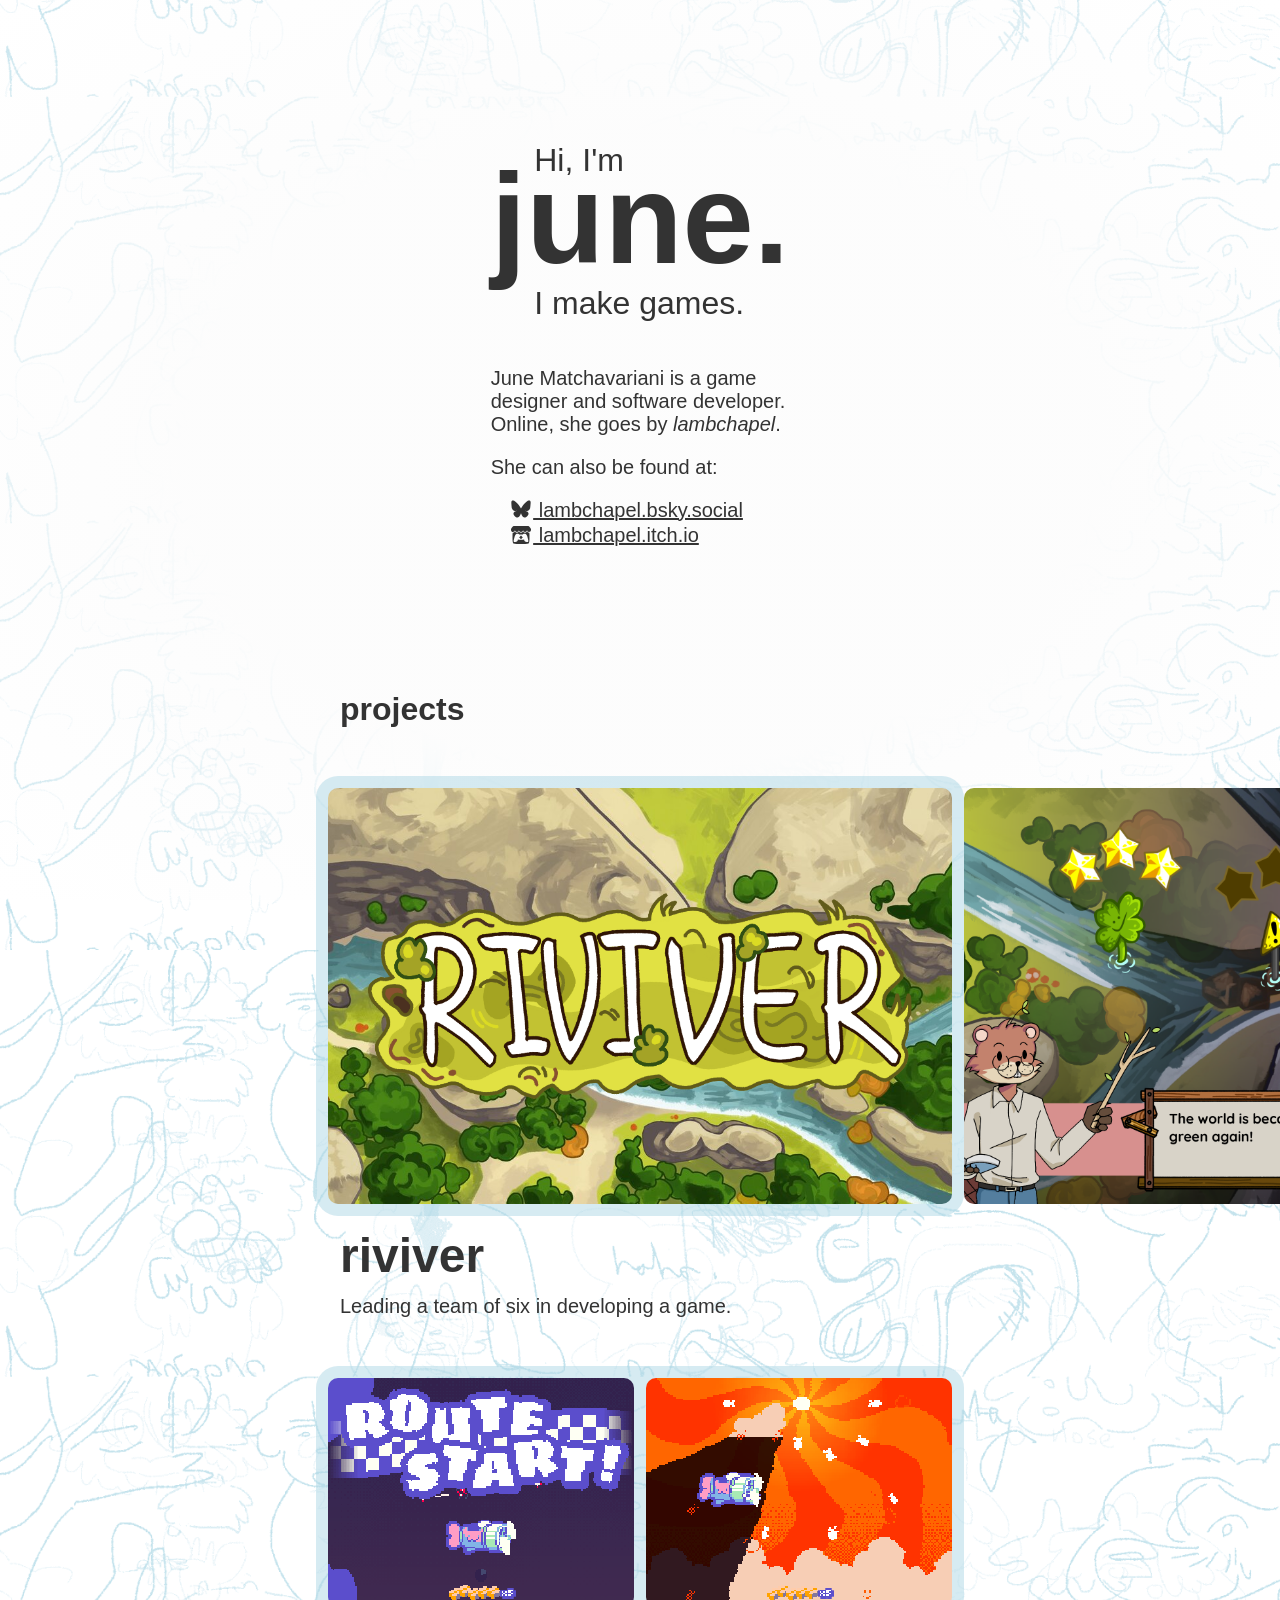
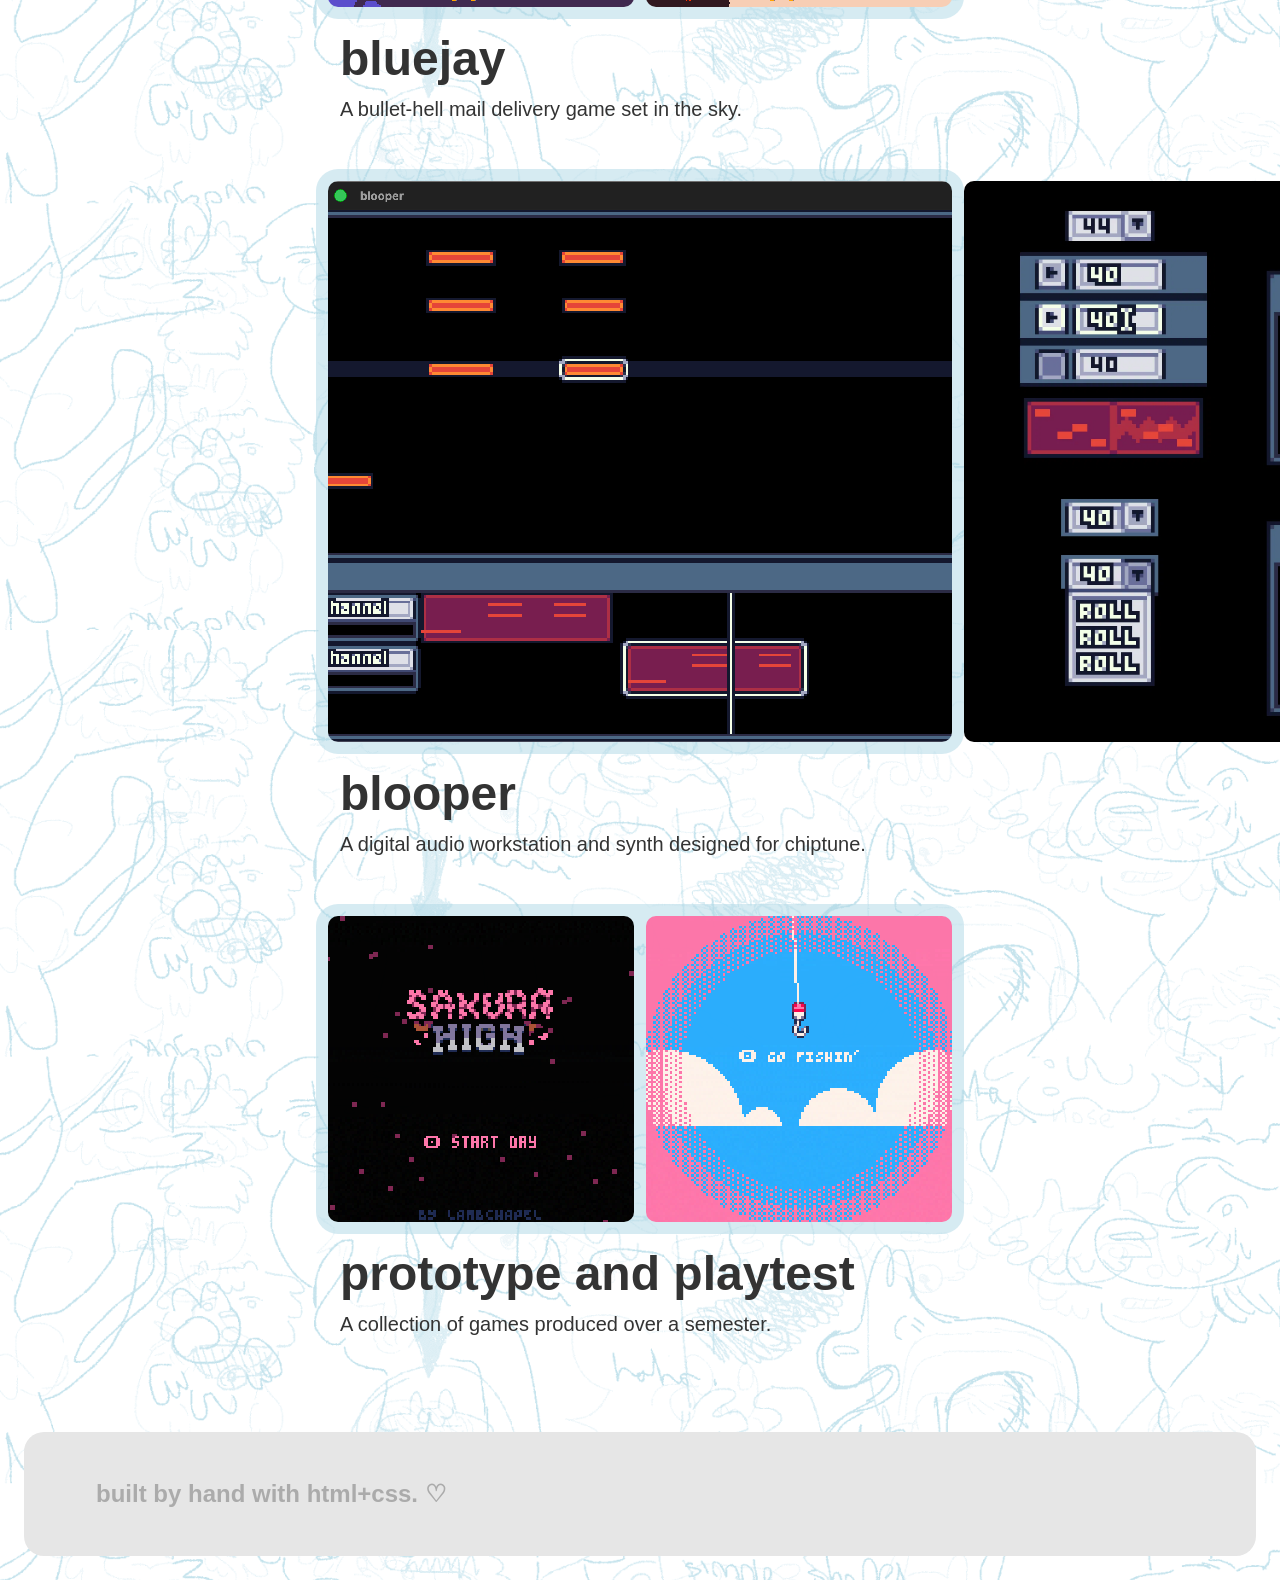
==== index.html @ 11aa1bcd "initial" ====
<!DOCTYPE html>
<html lang="en">
<head>
	<meta charset="UTF-8">
	<meta name="viewport" content="width=device-width, initial-scale=1.0">
	<link rel="stylesheet" href="blanket.css">
	<link rel="stylesheet" href="index.css">
</head>
<body>

<div id="landing">
	<div id="landing-title">
		<div id="landing-title-intro">Hi, I'm</div>
		<h1 id="landing-title-name">june.</h1>
		<div id="landing-title-outro">I make games.</div>
	</div>

	<div id="about">
		<p>June Matchavariani is a game designer and software developer. Online, she goes by <i>lambchapel</i>.</p>
		<p>She can also be found at:</p>
		<ul id="links">
			<li><a href="https://bsky.app/profile/lambchapel.bsky.social" rel="external" target="_blank">
				<svg class="svg-icon" xmlns="http://www.w3.org/2000/svg" width="600" height="530" viewBox="0 0 600 530" fill="currentcolor"><path d="m135.72 44.03c66.496 49.921 138.02 151.14 164.28 205.46 26.262-54.316 97.782-155.54 164.28-205.46 47.98-36.021 125.72-63.892 125.72 24.795 0 17.712-10.155 148.79-16.111 170.07-20.703 73.984-96.144 92.854-163.25 81.433 117.3 19.964 147.14 86.092 82.697 152.22-122.39 125.59-175.91-31.511-189.63-71.766-2.514-7.3797-3.6904-10.832-3.7077-7.8964-0.0174-2.9357-1.1937 0.51669-3.7077 7.8964-13.714 40.255-67.233 197.36-189.63 71.766-64.444-66.128-34.605-132.26 82.697-152.22-67.108 11.421-142.55-7.4491-163.25-81.433-5.9562-21.282-16.111-152.36-16.111-170.07 0-88.687 77.742-60.816 125.72-24.795z"/></svg>
				lambchapel.bsky.social
			</a></li>
			<li><a href="https://lambchapel.itch.io" rel="external" target="_blank">
				<svg class="svg-icon" xmlns="http://www.w3.org/2000/svg" width="261.728" height="235.452" viewBox="0 0 245.371 220.736" fill="currentcolor"><path d="M31.99 1.365C21.287 7.72.2 31.945 0 38.298v10.516C0 62.144 12.46 73.86 23.773 73.86c13.584 0 24.902-11.258 24.903-24.62 0 13.362 10.93 24.62 24.515 24.62 13.586 0 24.165-11.258 24.165-24.62 0 13.362 11.622 24.62 25.207 24.62h.246c13.586 0 25.208-11.258 25.208-24.62 0 13.362 10.58 24.62 24.164 24.62 13.585 0 24.515-11.258 24.515-24.62 0 13.362 11.32 24.62 24.903 24.62 11.313 0 23.773-11.714 23.773-25.046V38.298c-.2-6.354-21.287-30.58-31.988-36.933C180.118.197 157.056-.005 122.685 0c-34.37.003-81.228.54-90.697 1.365zm65.194 66.217a28.025 28.025 0 0 1-4.78 6.155c-5.128 5.014-12.157 8.122-19.906 8.122a28.482 28.482 0 0 1-19.948-8.126c-1.858-1.82-3.27-3.766-4.563-6.032l-.006.004c-1.292 2.27-3.092 4.215-4.954 6.037a28.5 28.5 0 0 1-19.948 8.12c-.934 0-1.906-.258-2.692-.528-1.092 11.372-1.553 22.24-1.716 30.164l-.002.045c-.02 4.024-.04 7.333-.06 11.93.21 23.86-2.363 77.334 10.52 90.473 19.964 4.655 56.7 6.775 93.555 6.788h.006c36.854-.013 73.59-2.133 93.554-6.788 12.883-13.14 10.31-66.614 10.52-90.474-.022-4.596-.04-7.905-.06-11.93l-.003-.045c-.162-7.926-.623-18.793-1.715-30.165-.786.27-1.757.528-2.692.528a28.5 28.5 0 0 1-19.948-8.12c-1.862-1.822-3.662-3.766-4.955-6.037l-.006-.004c-1.294 2.266-2.705 4.213-4.563 6.032a28.48 28.48 0 0 1-19.947 8.125c-7.748 0-14.778-3.11-19.906-8.123a28.025 28.025 0 0 1-4.78-6.155 27.99 27.99 0 0 1-4.736 6.155 28.49 28.49 0 0 1-19.95 8.124c-.27 0-.54-.012-.81-.02h-.007c-.27.008-.54.02-.813.02a28.49 28.49 0 0 1-19.95-8.123 27.992 27.992 0 0 1-4.736-6.155zm-20.486 26.49l-.002.01h.015c8.113.017 15.32 0 24.25 9.746 7.028-.737 14.372-1.105 21.722-1.094h.006c7.35-.01 14.694.357 21.723 1.094 8.93-9.747 16.137-9.73 24.25-9.746h.014l-.002-.01c3.833 0 19.166 0 29.85 30.007L210 165.244c8.504 30.624-2.723 31.373-16.727 31.4-20.768-.773-32.267-15.855-32.267-30.935-11.496 1.884-24.907 2.826-38.318 2.827h-.006c-13.412 0-26.823-.943-38.318-2.827 0 15.08-11.5 30.162-32.267 30.935-14.004-.027-25.23-.775-16.726-31.4L46.85 124.08C57.534 94.073 72.867 94.073 76.7 94.073zm45.985 23.582v.006c-.02.02-21.863 20.08-25.79 27.215l14.304-.573v12.474c0 .584 5.74.346 11.486.08h.006c5.744.266 11.485.504 11.485-.08v-12.474l14.304.573c-3.928-7.135-25.79-27.215-25.79-27.215v-.006l-.003.002z"/></svg>
				lambchapel.itch.io
			</a></li>
		</ul>
	</div>
</div>

<div id="projects">
	<h2 id="projects-title">projects</h2>

	<article>
		<a class="project-images" href="riviver.html">
			<img src="res/riviver.png">
			<img src="res/riviver-overworld-1.png">
		</a>
		<h3>riviver</h3>
		<p>Leading a team of six in developing a game.</p>
	</article>

	<article>
		<a class="project-images" href="bjay.html">
			<img src="res/bjay-start.png" class="pixel">
			<img src="res/bjay-heat.png" class="pixel">
		</a>
		<h3>bluejay</h3>
		<p>A bullet-hell mail delivery game set in the sky.</p>
	</article>

	<article>
		<a class="project-images" href="blooper.html">
			<img src="res/blooper.png" class="pixel">
			<img src="res/blooper-mock.webp">
		</a>
		<h3>blooper</h3>
		<p>A digital audio workstation and synth designed for chiptune.</p>
	</article>

	<article>
		<a class="project-images" href="prototype-and-playtest.html">
			<img src="res/pnp-sakura-high.png" class="pixel">
			<img src="res/pnp-go-fishin.png" class="pixel">
		</a>
		<h3>prototype and playtest</h3>
		<p>A collection of games produced over a semester.</p>
	</article>
</div>

<footer id="footer">
	<div>built by hand with html+css. ♡</div>
</footer>

</body>
</html>
---- blanket.css ----
@keyframes fade-in {
	from { opacity: 0 }
}

:root {
	--color-text: hsl(0, 0%, 20%);
	--color-text-faint: hsl(0, 0%, 60%);
	--color-bg: hsl(0, 0%, 99%);
	--color-bg-2: hsl(0, 0%, 90%);
	--color-accent: lightblue;
}

::selection {
	background-color: rgb(from var(--color-accent) r g b / 0.67);
}

body {
	color: var(--color-text);
	font-family: "Inter", "Helvetica Neue", sans-serif;
	background-color: var(--color-bg);
	margin: 0;
}

summary {
	cursor: pointer;
}

img {
	display: block;
}

iframe {
	border: none;
}

a {
	color: inherit;
	text-decoration: none;
}

.pixel {
	image-rendering: pixelated;
}

.glass-button, .card {
	letter-spacing: 0.03125em;
	text-shadow: 0 0 0.75em var(--tint, white);
	background-color: rgb(from var(--tint, white) r g b / 0.67);
	backdrop-filter: blur(3px);
	box-shadow:
		1px 0 1px var(--tint, white) inset,
		-1px 0 1px var(--tint, white) inset,
		0 0 2px var(--tint, white) inset,
		0 16px 64px -8px rgb(from color-mix(in srgb, var(--color-text), var(--color-accent)) r g b / 0.5);
}

.glass-button {
	display: flex;
	align-items: center;
	gap: 0.33em;
	font-size: 0.875em;
	padding: 0.33rem 1.33rem;
	border-radius: 1em;
	transition:
		padding-inline 1s cubic-bezier(0.075, 0.635, 0.245, 1.080),
		color 0.0625s;

	&:hover {
		padding-inline: 1.67rem;
		transition-duration: 0.5s, 0.0625s;
	}

	&:active {
		color: transparent;
	}
}

.card {
	display: grid;
	grid-template-rows: 2fr 1fr;
	gap: 12px;
	padding: 24px;
	aspect-ratio: 3 / 4;
	border-radius: 10px;

	> img {
		width: 100%;
		height: 100%;
		contain: size;
		border-radius: 10px;
		filter: blur(6px);
		opacity: 0.33;
		contain: paint;
		overflow: hidden;
	}
}

.card-title {
	font-size: 1.5em;
	font-weight: bold;
}

.svg-icon {
	width: 1em;
	height: 1em;
}

#menu {
	display: flex;
	justify-content: center;
	padding: 24px;
	position: fixed;
	inset-block-start: 0;
	inset-inline: 0;
	z-index: 99;
	animation: fade-in 0.67s 0.67s backwards;
}

#footer {
	color: color-mix(in srgb, var(--color-text) 33%, var(--color-bg-2));
	font-size: 1.5em;
	font-weight: bold;
	background-color: var(--color-bg-2);
	padding: 48px 72px;
	border-radius: 20px;
	margin: 24px;
	margin-block-start: 96px;
}
---- index.css ----
body {
	background:
		radial-gradient(var(--color-bg) 50%, transparent) fixed,
		url(res/bg.png) center / 100% ;
}

#landing {
	max-width: min-content;
	margin: 144px auto;
	flex: 1;
}

#landing-title {
	--j-outset: 2.725rem;

	line-height: 1;
	padding-inline-start: var(--j-outset);
	align-self: center;
}

#landing-title-intro {
	font-size: 2em;
	margin-block-end: -0.67em;
}

#landing-title-name {
	font-size: 8em;
	margin-block: 0;
	margin-inline-start: calc(var(--j-outset) * -1);
}

#landing-title-outro {
	font-size: 2em;
	margin-block-start: 0.125em;
}

#landing-demo {
	width: 400px;
	height: 400px;
	background-color: rgb(from black r g b / 0.1);
	border-radius: 12px;
	justify-self: end;
	align-self: center;

	> img {
		width: 100%;
		height: 100%;
		object-fit: contain;
	}
}

#about {
	font-size: 1.25em;
	margin-block-start: 48px;

	position: sticky;
	top: 48px;
}

#links {
	list-style-type: none;
	padding-inline-start: 1em;

	.svg-icon {
		vertical-align: -0.125em;
		margin-inline-end: 0.125em;
	}

	li {
		margin-block: 0.125em;
	}

	a {
		text-decoration: underline;
	}
}

.button {
	background-color: hsl(0, 0%, 0%, 0.1);
	padding: 0.5em 1em;
	border-radius: 0.9em;
	max-width: max-content;
	cursor: pointer;
}

#projects {
	max-width: 600px;
	margin-inline: auto;
	flex: 4;

	article {
		margin-block: 48px;

		&:first-child { margin-block-start: 0 }
		&:last-child { margin-block-end: 0 }
	}

	img {
		width: 100%;
		object-fit: cover;
		border-radius: 10px;
	}

	h3 {
		font-size: 3em;
		margin-block: 12px;
		grid-column: 1 / 3;
	}

	p {
		font-size: 1.25em;
		margin-block: 0;
		grid-column: 1 / 3;
	}
}

#projects-title {
	font-size: 2em;
}

.project-images {
	display: flex;
	gap: 12px;
	background-color: rgb(from var(--color-accent) r g b / 0.5);
	padding: 12px;
	border-radius: 22px;
	margin-inline: -24px;
}

@media (max-width: 600px) {
	#projects {
		max-width: unset;
		margin-inline: 48px;
	}
}
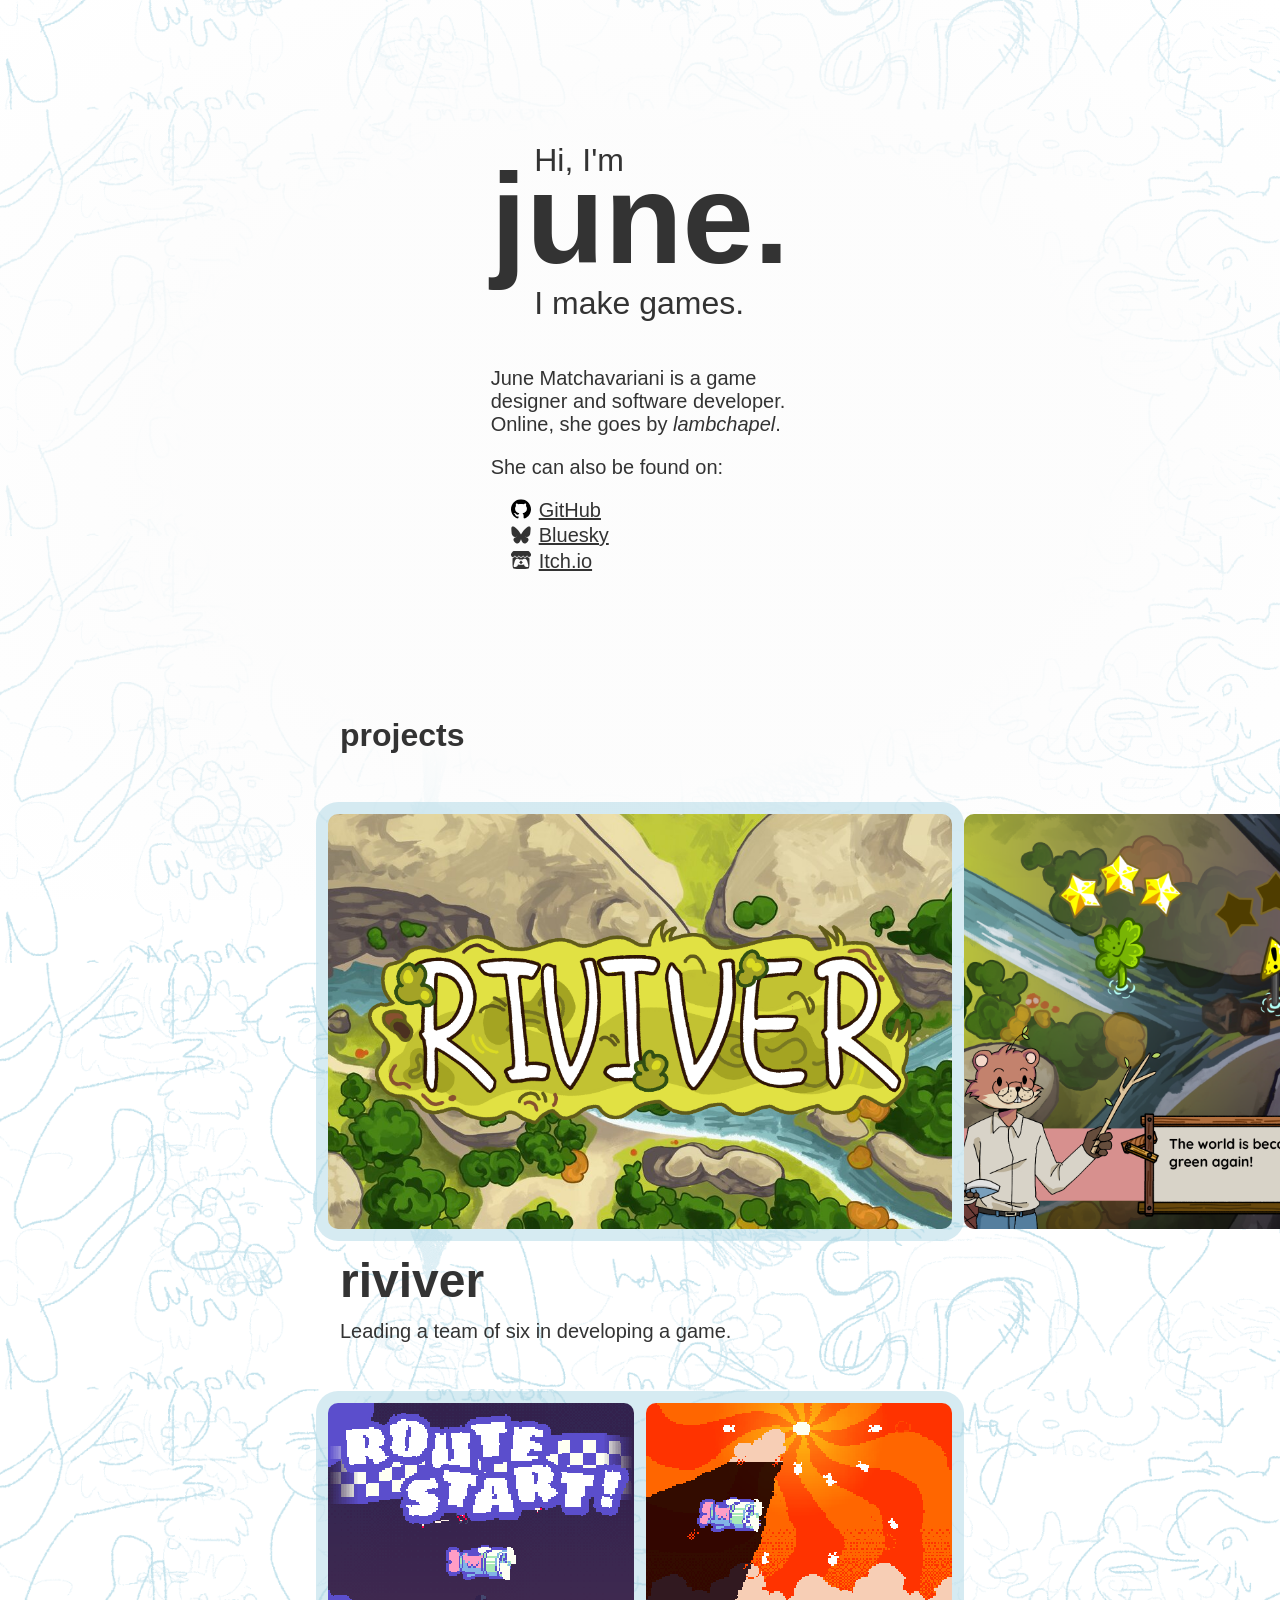
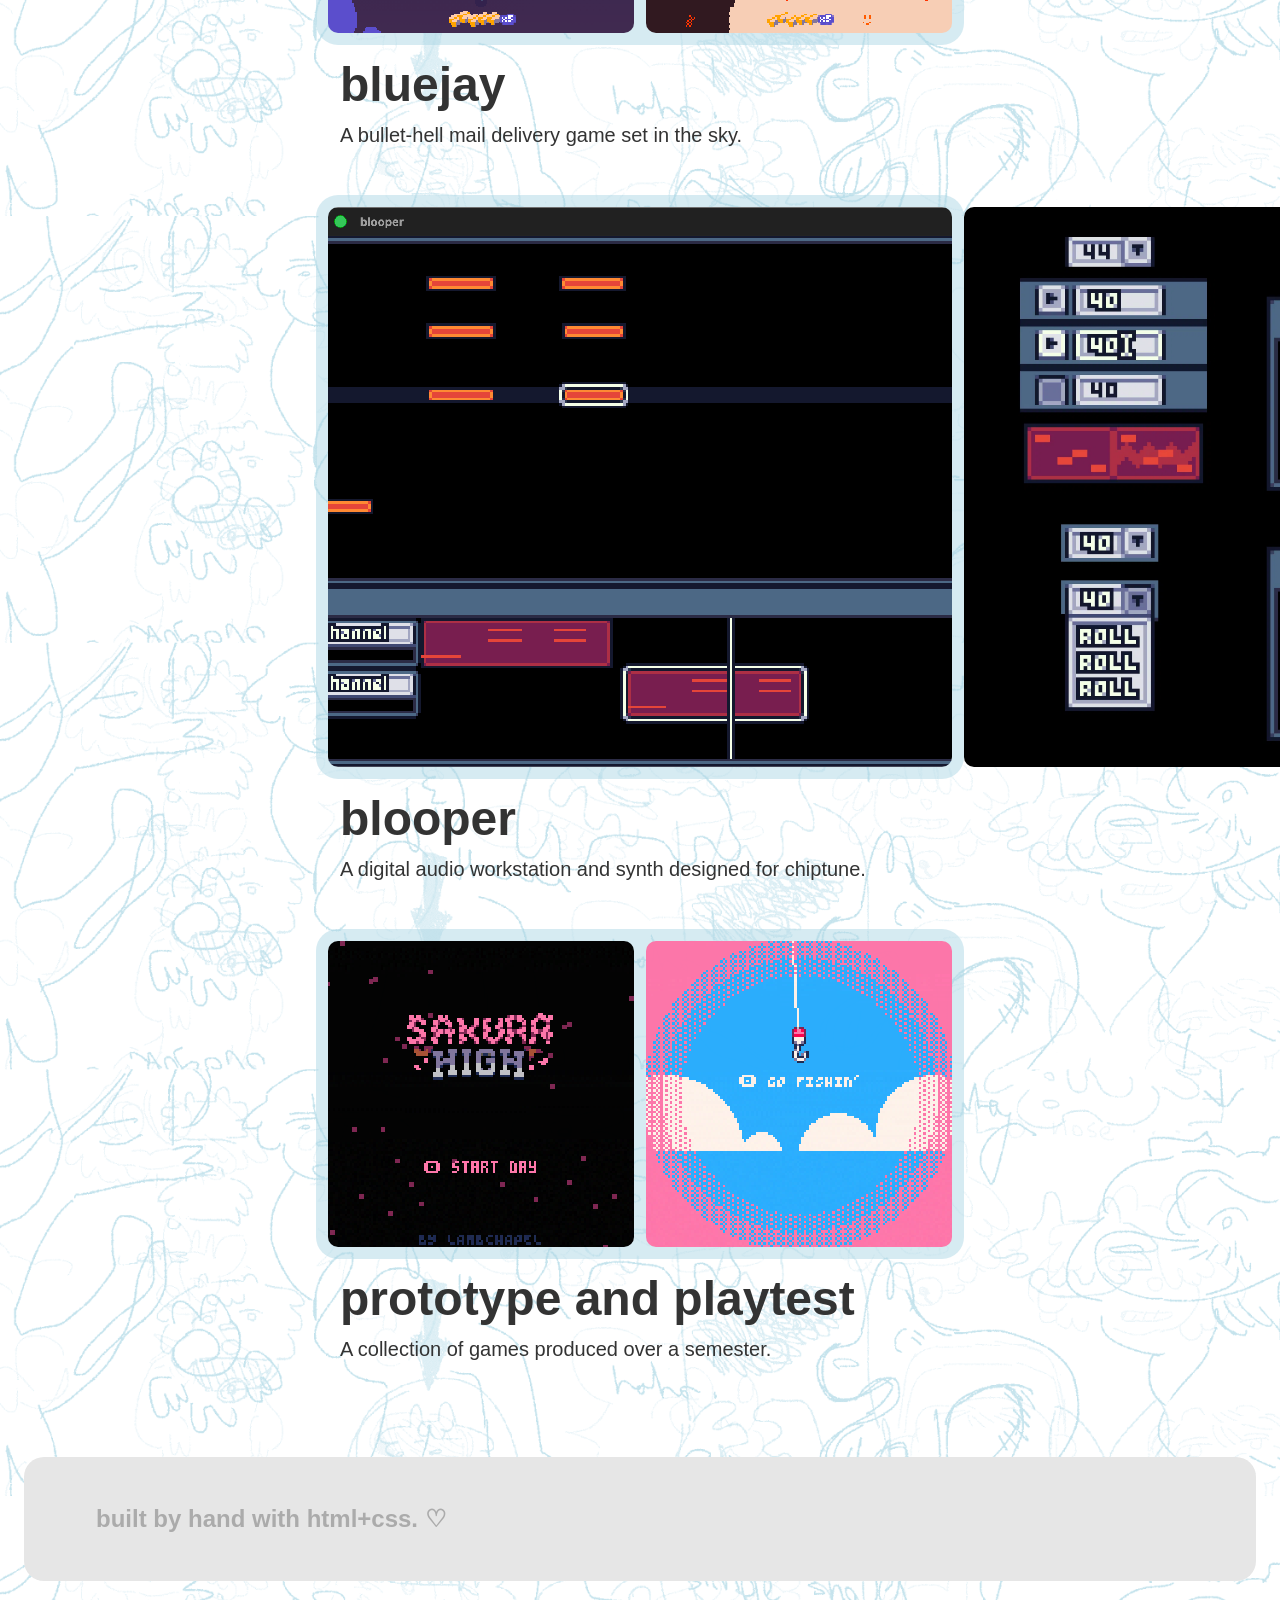
==== commit 0e446816: "polish about section" ====
--- a/index.html
+++ b/index.html
@@ -17,16 +17,20 @@
 
 	<div id="about">
 		<p>June Matchavariani is a game designer and software developer. Online, she goes by <i>lambchapel</i>.</p>
-		<p>She can also be found at:</p>
+		<p>She can also be found on:</p>
 		<ul id="links">
-			<li><a href="https://bsky.app/profile/lambchapel.bsky.social" rel="external" target="_blank">
+			<li>
+				<svg class="svg-icon" xmlns="http://www.w3.org/2000/svg" width="98" height="96" viewBox="0 0 98 96" fill="none"><g clip-path="url(#clip0_730_27126)"><path d="M41.4395 69.3848C28.8066 67.8535 19.9062 58.7617 19.9062 46.9902C19.9062 42.2051 21.6289 37.0371 24.5 33.5918C23.2559 30.4336 23.4473 23.7344 24.8828 20.959C28.7109 20.4805 33.8789 22.4902 36.9414 25.2656C40.5781 24.1172 44.4062 23.543 49.0957 23.543C53.7852 23.543 57.6133 24.1172 61.0586 25.1699C64.0254 22.4902 69.2891 20.4805 73.1172 20.959C74.457 23.543 74.6484 30.2422 73.4043 33.4961C76.4668 37.1328 78.0937 42.0137 78.0937 46.9902C78.0937 58.7617 69.1934 67.6621 56.3691 69.2891C59.623 71.3945 61.8242 75.9883 61.8242 81.252L61.8242 91.2051C61.8242 94.0762 64.2168 95.7031 67.0879 94.5547C84.4102 87.9512 98 70.6289 98 49.1914C98 22.1074 75.9883 6.69539e-07 48.9043 4.309e-07C21.8203 1.92261e-07 -1.9479e-07 22.1074 -4.3343e-07 49.1914C-6.20631e-07 70.4375 13.4941 88.0469 31.6777 94.6504C34.2617 95.6074 36.75 93.8848 36.75 91.3008L36.75 83.6445C35.4102 84.2188 33.6875 84.6016 32.1562 84.6016C25.8398 84.6016 22.1074 81.1563 19.4277 74.7441C18.375 72.1602 17.2266 70.6289 15.0254 70.3418C13.877 70.2461 13.4941 69.7676 13.4941 69.1934C13.4941 68.0449 15.4082 67.1836 17.3223 67.1836C20.0977 67.1836 22.4902 68.9063 24.9785 72.4473C26.8926 75.2227 28.9023 76.4668 31.2949 76.4668C33.6875 76.4668 35.2187 75.6055 37.4199 73.4043C39.0469 71.7773 40.291 70.3418 41.4395 69.3848Z" fill="black"/></g><defs><clipPath id="clip0_730_27126"><rect width="98" height="96" fill="white"/></clipPath></defs></svg>
+				<a href="https://github.com/webcatzz" rel="external" target="_blank">GitHub</a>
+			</li>
+			<li>
 				<svg class="svg-icon" xmlns="http://www.w3.org/2000/svg" width="600" height="530" viewBox="0 0 600 530" fill="currentcolor"><path d="m135.72 44.03c66.496 49.921 138.02 151.14 164.28 205.46 26.262-54.316 97.782-155.54 164.28-205.46 47.98-36.021 125.72-63.892 125.72 24.795 0 17.712-10.155 148.79-16.111 170.07-20.703 73.984-96.144 92.854-163.25 81.433 117.3 19.964 147.14 86.092 82.697 152.22-122.39 125.59-175.91-31.511-189.63-71.766-2.514-7.3797-3.6904-10.832-3.7077-7.8964-0.0174-2.9357-1.1937 0.51669-3.7077 7.8964-13.714 40.255-67.233 197.36-189.63 71.766-64.444-66.128-34.605-132.26 82.697-152.22-67.108 11.421-142.55-7.4491-163.25-81.433-5.9562-21.282-16.111-152.36-16.111-170.07 0-88.687 77.742-60.816 125.72-24.795z"/></svg>
-				lambchapel.bsky.social
-			</a></li>
-			<li><a href="https://lambchapel.itch.io" rel="external" target="_blank">
+				<a href="https://bsky.app/profile/lambchapel.bsky.social" rel="external" target="_blank">Bluesky</a>
+			</li>
+			<li>
 				<svg class="svg-icon" xmlns="http://www.w3.org/2000/svg" width="261.728" height="235.452" viewBox="0 0 245.371 220.736" fill="currentcolor"><path d="M31.99 1.365C21.287 7.72.2 31.945 0 38.298v10.516C0 62.144 12.46 73.86 23.773 73.86c13.584 0 24.902-11.258 24.903-24.62 0 13.362 10.93 24.62 24.515 24.62 13.586 0 24.165-11.258 24.165-24.62 0 13.362 11.622 24.62 25.207 24.62h.246c13.586 0 25.208-11.258 25.208-24.62 0 13.362 10.58 24.62 24.164 24.62 13.585 0 24.515-11.258 24.515-24.62 0 13.362 11.32 24.62 24.903 24.62 11.313 0 23.773-11.714 23.773-25.046V38.298c-.2-6.354-21.287-30.58-31.988-36.933C180.118.197 157.056-.005 122.685 0c-34.37.003-81.228.54-90.697 1.365zm65.194 66.217a28.025 28.025 0 0 1-4.78 6.155c-5.128 5.014-12.157 8.122-19.906 8.122a28.482 28.482 0 0 1-19.948-8.126c-1.858-1.82-3.27-3.766-4.563-6.032l-.006.004c-1.292 2.27-3.092 4.215-4.954 6.037a28.5 28.5 0 0 1-19.948 8.12c-.934 0-1.906-.258-2.692-.528-1.092 11.372-1.553 22.24-1.716 30.164l-.002.045c-.02 4.024-.04 7.333-.06 11.93.21 23.86-2.363 77.334 10.52 90.473 19.964 4.655 56.7 6.775 93.555 6.788h.006c36.854-.013 73.59-2.133 93.554-6.788 12.883-13.14 10.31-66.614 10.52-90.474-.022-4.596-.04-7.905-.06-11.93l-.003-.045c-.162-7.926-.623-18.793-1.715-30.165-.786.27-1.757.528-2.692.528a28.5 28.5 0 0 1-19.948-8.12c-1.862-1.822-3.662-3.766-4.955-6.037l-.006-.004c-1.294 2.266-2.705 4.213-4.563 6.032a28.48 28.48 0 0 1-19.947 8.125c-7.748 0-14.778-3.11-19.906-8.123a28.025 28.025 0 0 1-4.78-6.155 27.99 27.99 0 0 1-4.736 6.155 28.49 28.49 0 0 1-19.95 8.124c-.27 0-.54-.012-.81-.02h-.007c-.27.008-.54.02-.813.02a28.49 28.49 0 0 1-19.95-8.123 27.992 27.992 0 0 1-4.736-6.155zm-20.486 26.49l-.002.01h.015c8.113.017 15.32 0 24.25 9.746 7.028-.737 14.372-1.105 21.722-1.094h.006c7.35-.01 14.694.357 21.723 1.094 8.93-9.747 16.137-9.73 24.25-9.746h.014l-.002-.01c3.833 0 19.166 0 29.85 30.007L210 165.244c8.504 30.624-2.723 31.373-16.727 31.4-20.768-.773-32.267-15.855-32.267-30.935-11.496 1.884-24.907 2.826-38.318 2.827h-.006c-13.412 0-26.823-.943-38.318-2.827 0 15.08-11.5 30.162-32.267 30.935-14.004-.027-25.23-.775-16.726-31.4L46.85 124.08C57.534 94.073 72.867 94.073 76.7 94.073zm45.985 23.582v.006c-.02.02-21.863 20.08-25.79 27.215l14.304-.573v12.474c0 .584 5.74.346 11.486.08h.006c5.744.266 11.485.504 11.485-.08v-12.474l14.304.573c-3.928-7.135-25.79-27.215-25.79-27.215v-.006l-.003.002z"/></svg>
-				lambchapel.itch.io
-			</a></li>
+				<a href="https://lambchapel.itch.io" rel="external" target="_blank">Itch.io</a>
+			</li>
 		</ul>
 	</div>
 </div>
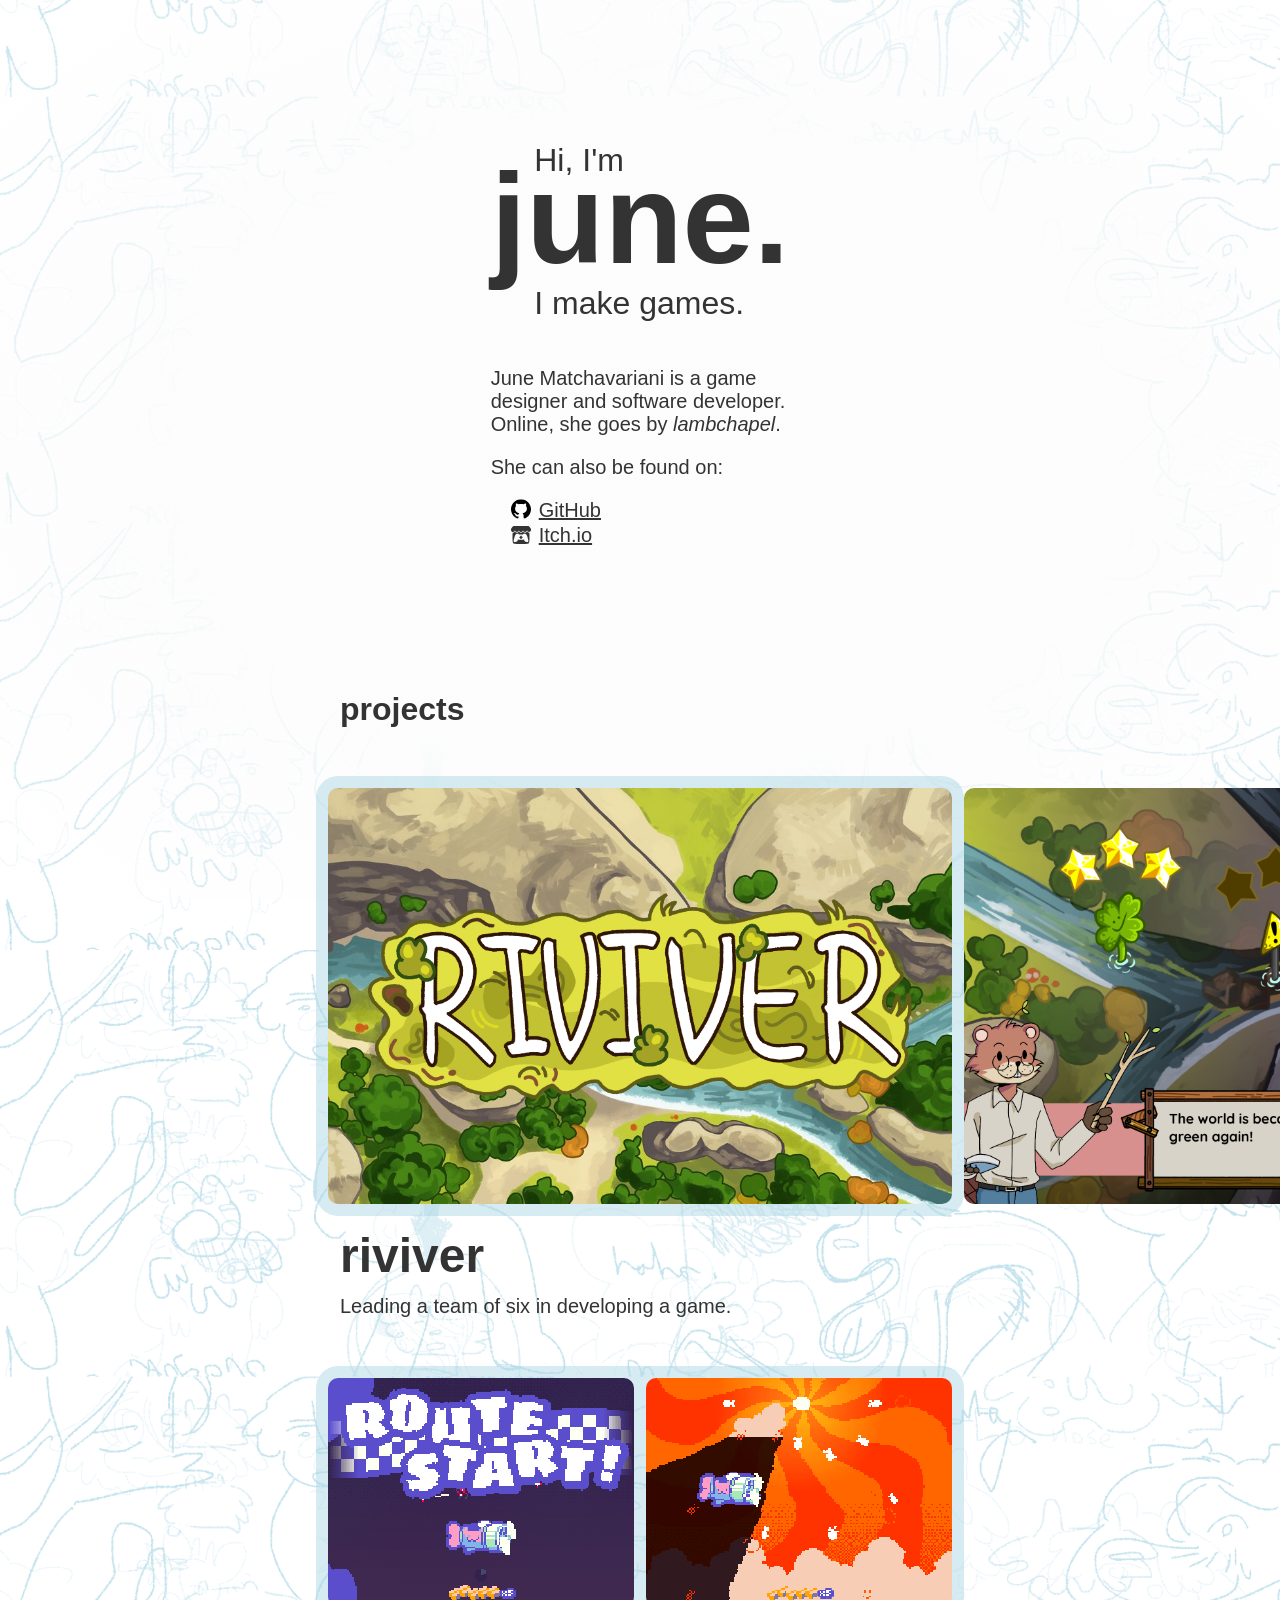
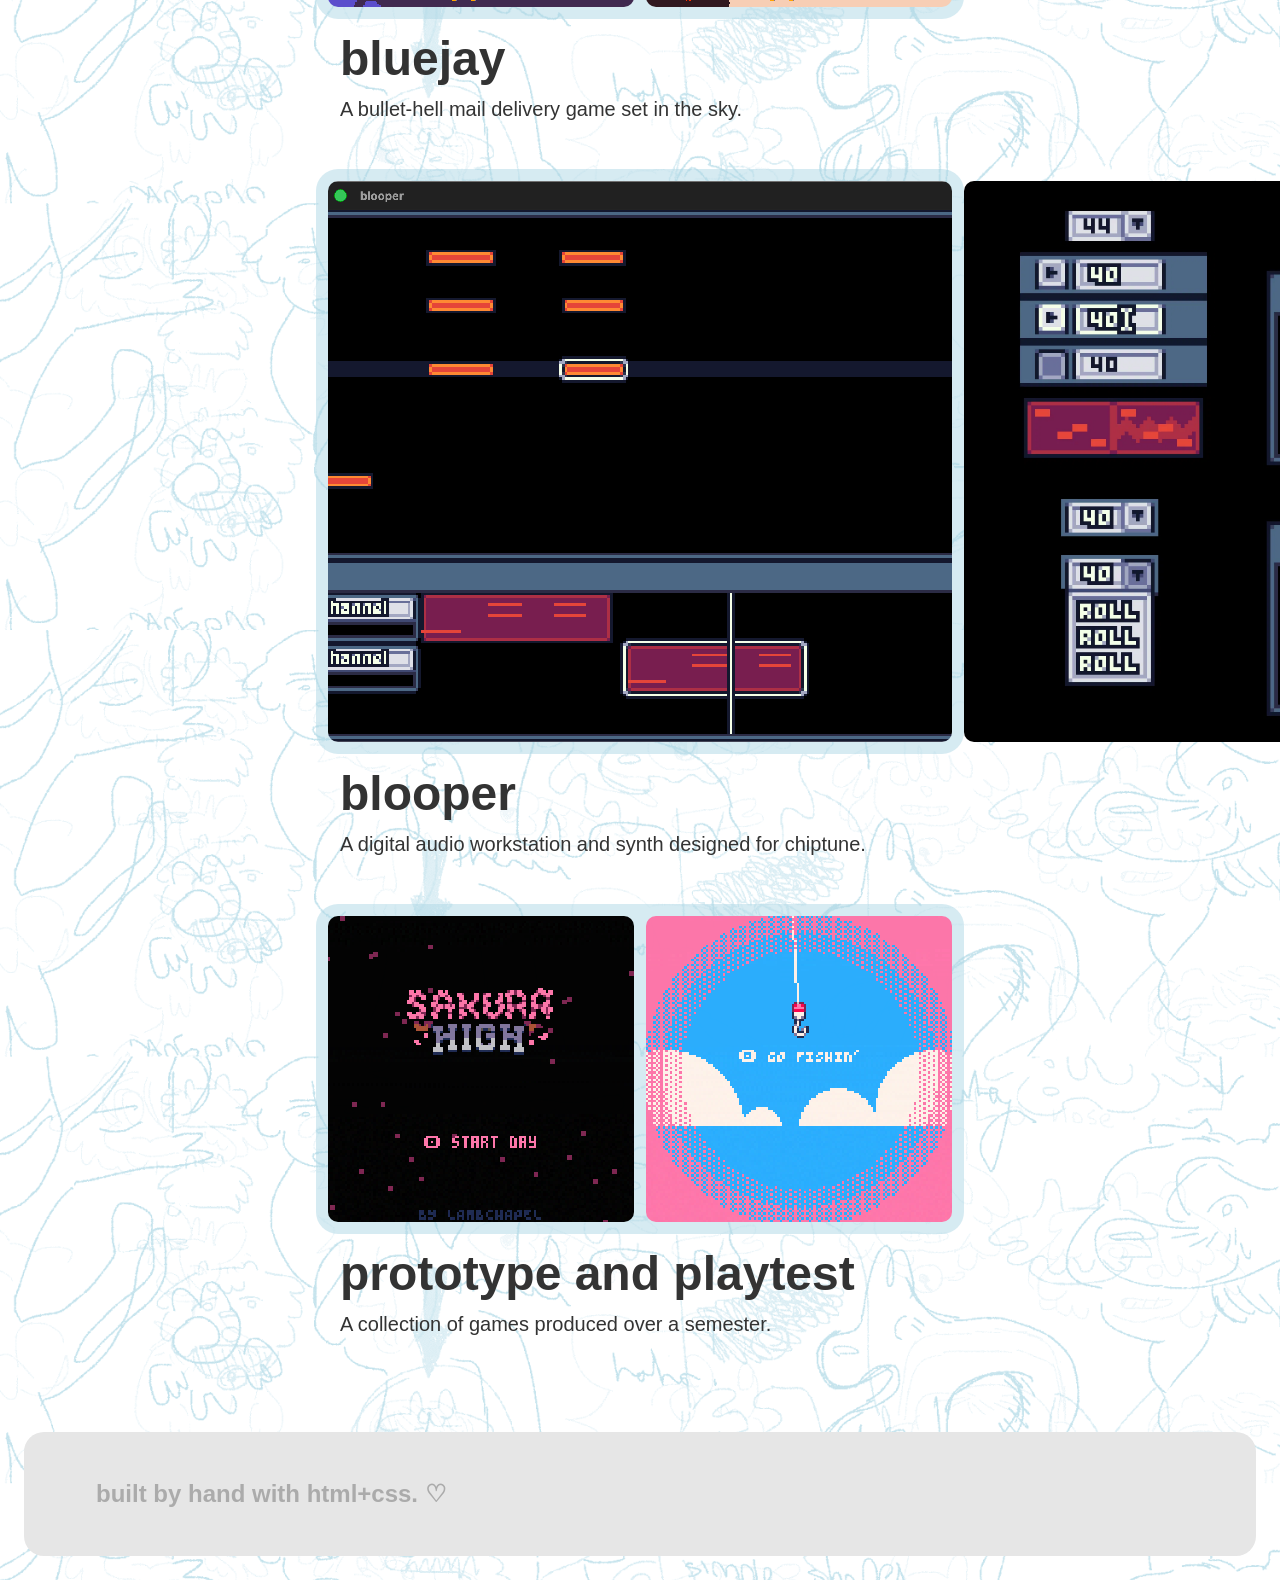
==== commit 9d688b92: "remove bsky link" ====
--- a/index.html
+++ b/index.html
@@ -22,10 +22,6 @@
 			<li>
 				<svg class="svg-icon" xmlns="http://www.w3.org/2000/svg" width="98" height="96" viewBox="0 0 98 96" fill="none"><g clip-path="url(#clip0_730_27126)"><path d="M41.4395 69.3848C28.8066 67.8535 19.9062 58.7617 19.9062 46.9902C19.9062 42.2051 21.6289 37.0371 24.5 33.5918C23.2559 30.4336 23.4473 23.7344 24.8828 20.959C28.7109 20.4805 33.8789 22.4902 36.9414 25.2656C40.5781 24.1172 44.4062 23.543 49.0957 23.543C53.7852 23.543 57.6133 24.1172 61.0586 25.1699C64.0254 22.4902 69.2891 20.4805 73.1172 20.959C74.457 23.543 74.6484 30.2422 73.4043 33.4961C76.4668 37.1328 78.0937 42.0137 78.0937 46.9902C78.0937 58.7617 69.1934 67.6621 56.3691 69.2891C59.623 71.3945 61.8242 75.9883 61.8242 81.252L61.8242 91.2051C61.8242 94.0762 64.2168 95.7031 67.0879 94.5547C84.4102 87.9512 98 70.6289 98 49.1914C98 22.1074 75.9883 6.69539e-07 48.9043 4.309e-07C21.8203 1.92261e-07 -1.9479e-07 22.1074 -4.3343e-07 49.1914C-6.20631e-07 70.4375 13.4941 88.0469 31.6777 94.6504C34.2617 95.6074 36.75 93.8848 36.75 91.3008L36.75 83.6445C35.4102 84.2188 33.6875 84.6016 32.1562 84.6016C25.8398 84.6016 22.1074 81.1563 19.4277 74.7441C18.375 72.1602 17.2266 70.6289 15.0254 70.3418C13.877 70.2461 13.4941 69.7676 13.4941 69.1934C13.4941 68.0449 15.4082 67.1836 17.3223 67.1836C20.0977 67.1836 22.4902 68.9063 24.9785 72.4473C26.8926 75.2227 28.9023 76.4668 31.2949 76.4668C33.6875 76.4668 35.2187 75.6055 37.4199 73.4043C39.0469 71.7773 40.291 70.3418 41.4395 69.3848Z" fill="black"/></g><defs><clipPath id="clip0_730_27126"><rect width="98" height="96" fill="white"/></clipPath></defs></svg>
 				<a href="https://github.com/webcatzz" rel="external" target="_blank">GitHub</a>
-			</li>
-			<li>
-				<svg class="svg-icon" xmlns="http://www.w3.org/2000/svg" width="600" height="530" viewBox="0 0 600 530" fill="currentcolor"><path d="m135.72 44.03c66.496 49.921 138.02 151.14 164.28 205.46 26.262-54.316 97.782-155.54 164.28-205.46 47.98-36.021 125.72-63.892 125.72 24.795 0 17.712-10.155 148.79-16.111 170.07-20.703 73.984-96.144 92.854-163.25 81.433 117.3 19.964 147.14 86.092 82.697 152.22-122.39 125.59-175.91-31.511-189.63-71.766-2.514-7.3797-3.6904-10.832-3.7077-7.8964-0.0174-2.9357-1.1937 0.51669-3.7077 7.8964-13.714 40.255-67.233 197.36-189.63 71.766-64.444-66.128-34.605-132.26 82.697-152.22-67.108 11.421-142.55-7.4491-163.25-81.433-5.9562-21.282-16.111-152.36-16.111-170.07 0-88.687 77.742-60.816 125.72-24.795z"/></svg>
-				<a href="https://bsky.app/profile/lambchapel.bsky.social" rel="external" target="_blank">Bluesky</a>
 			</li>
 			<li>
 				<svg class="svg-icon" xmlns="http://www.w3.org/2000/svg" width="261.728" height="235.452" viewBox="0 0 245.371 220.736" fill="currentcolor"><path d="M31.99 1.365C21.287 7.72.2 31.945 0 38.298v10.516C0 62.144 12.46 73.86 23.773 73.86c13.584 0 24.902-11.258 24.903-24.62 0 13.362 10.93 24.62 24.515 24.62 13.586 0 24.165-11.258 24.165-24.62 0 13.362 11.622 24.62 25.207 24.62h.246c13.586 0 25.208-11.258 25.208-24.62 0 13.362 10.58 24.62 24.164 24.62 13.585 0 24.515-11.258 24.515-24.62 0 13.362 11.32 24.62 24.903 24.62 11.313 0 23.773-11.714 23.773-25.046V38.298c-.2-6.354-21.287-30.58-31.988-36.933C180.118.197 157.056-.005 122.685 0c-34.37.003-81.228.54-90.697 1.365zm65.194 66.217a28.025 28.025 0 0 1-4.78 6.155c-5.128 5.014-12.157 8.122-19.906 8.122a28.482 28.482 0 0 1-19.948-8.126c-1.858-1.82-3.27-3.766-4.563-6.032l-.006.004c-1.292 2.27-3.092 4.215-4.954 6.037a28.5 28.5 0 0 1-19.948 8.12c-.934 0-1.906-.258-2.692-.528-1.092 11.372-1.553 22.24-1.716 30.164l-.002.045c-.02 4.024-.04 7.333-.06 11.93.21 23.86-2.363 77.334 10.52 90.473 19.964 4.655 56.7 6.775 93.555 6.788h.006c36.854-.013 73.59-2.133 93.554-6.788 12.883-13.14 10.31-66.614 10.52-90.474-.022-4.596-.04-7.905-.06-11.93l-.003-.045c-.162-7.926-.623-18.793-1.715-30.165-.786.27-1.757.528-2.692.528a28.5 28.5 0 0 1-19.948-8.12c-1.862-1.822-3.662-3.766-4.955-6.037l-.006-.004c-1.294 2.266-2.705 4.213-4.563 6.032a28.48 28.48 0 0 1-19.947 8.125c-7.748 0-14.778-3.11-19.906-8.123a28.025 28.025 0 0 1-4.78-6.155 27.99 27.99 0 0 1-4.736 6.155 28.49 28.49 0 0 1-19.95 8.124c-.27 0-.54-.012-.81-.02h-.007c-.27.008-.54.02-.813.02a28.49 28.49 0 0 1-19.95-8.123 27.992 27.992 0 0 1-4.736-6.155zm-20.486 26.49l-.002.01h.015c8.113.017 15.32 0 24.25 9.746 7.028-.737 14.372-1.105 21.722-1.094h.006c7.35-.01 14.694.357 21.723 1.094 8.93-9.747 16.137-9.73 24.25-9.746h.014l-.002-.01c3.833 0 19.166 0 29.85 30.007L210 165.244c8.504 30.624-2.723 31.373-16.727 31.4-20.768-.773-32.267-15.855-32.267-30.935-11.496 1.884-24.907 2.826-38.318 2.827h-.006c-13.412 0-26.823-.943-38.318-2.827 0 15.08-11.5 30.162-32.267 30.935-14.004-.027-25.23-.775-16.726-31.4L46.85 124.08C57.534 94.073 72.867 94.073 76.7 94.073zm45.985 23.582v.006c-.02.02-21.863 20.08-25.79 27.215l14.304-.573v12.474c0 .584 5.74.346 11.486.08h.006c5.744.266 11.485.504 11.485-.08v-12.474l14.304.573c-3.928-7.135-25.79-27.215-25.79-27.215v-.006l-.003.002z"/></svg>
